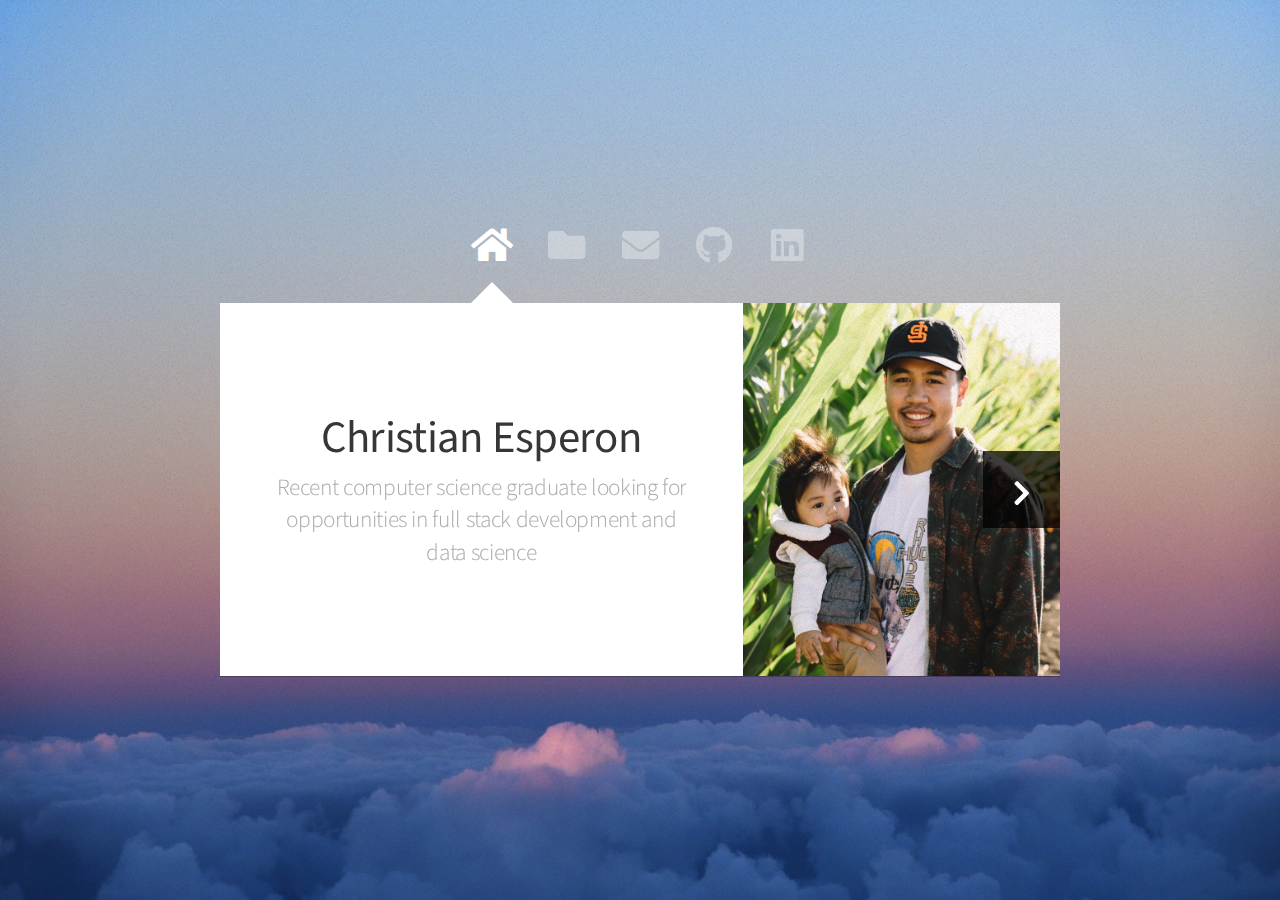
==== index.html @ eaf78a13 "portfolio reconstruction" ====
<!DOCTYPE HTML>
<!--
	Astral by HTML5 UP
	html5up.net | @ajlkn
	Free for personal and commercial use under the CCA 3.0 license (html5up.net/license)
-->
<html>
	<head>
		<meta charset="utf-8" />
		<meta name="viewport" content="width=device-width, initial-scale=1, user-scalable=no" />
		<link rel="stylesheet" href="assets/css/main.css" />
		<noscript><link rel="stylesheet" href="assets/css/noscript.css" /></noscript>
	</head>
	<body class="is-preload">

		<!-- Wrapper-->
			<div id="wrapper">

				<!-- Nav -->
					<nav id="nav">
						<a href="#" class="icon solid fa-home"><span>Home</span></a>
						<a href="#work" class="icon solid fa-folder"><span>Work</span></a>
						<a href="#contact" class="icon solid fa-envelope"><span>Contact</span></a>
						<a href="https://github.com/cesperon" class="icon brands fa-github"><span>GitHub</span></a>
						<a href="https://www.linkedin.com/in/christian-esperon/" class="icon brands fa-linkedin"><span>Linkedin</span></a>
					</nav>

				<!-- Main -->
					<div id="main">

						<!-- Me -->
							<article id="home" class="panel intro">
								<header>
									<h1>Christian Esperon</h1>
									<!-- <p>Full Stack Developer at Pathloom</p> -->
									<p>Recent computer science graduate looking for opportunities in full stack development and data science</p>
								</header>
								<a href="#work" class="jumplink pic">
									<span class="arrow icon solid fa-chevron-right"><span>See my work</span></span>
									<img src="images/me.jpeg" alt="" />
								</a>
							</article>

						<!-- Work -->
							<article id="work" class="panel">
								<header>
									<h2>Work</h2>
								</header>
									<p>
										Recent projects more on the way ...
									</p>
								<hr>
								<section>
									<div class="row aln-center">
										<div class="col-4 col-6-medium col-12-small">
											<div>
												<a class="image fit"><img src="images/campfind.png" alt="">
													<p class="firstPar">Rest API for camping enthusiasts.Reduces time for finding campground locations when planning for a trip.Back end server side code written in Node. Front end written in javascript/html/css</p>
													<button onclick="location.href='https://camp-find.herokuapp.com/'">view website</button>

													<button class="srcone" onclick="location.href='https://github.com/cesperon/camp-find'">src code</button>
												</a>
											</div>
										</div>


									</div>
									<hr>
									<div class = "row aln-center">
										<div class="col-4 col-6-medium col-12-small">
											<a class="image fit"><img src="images/python.png" alt="">
												<p class="firstPar">Written in c++ follows Python grammar rules, stores variables in global symbol table and evaluates expressions in post fix order.</p>
												<button class="srcone" onclick="location.href='https://github.com/cesperon/Python-Interpreter'">src code</button>
											</a>
										</div>
									</div>
									<hr>
									<div class="row aln-center">
										<div class="col-4 col-6-medium col-12-small">
											<a class="image fit"><img src="images/color_game.png" alt="">
												<p class="firstPar">Written in JS HTML CSS. Choose the correct colored square corresponding to the given RGB value.</p>
												<button class="srcone" onclick="location.href='https://github.com/cesperon/RGB_Color_Game'">src code</button>
												<button class="srcone" onclick="location.href='color_game/color_game.html'">play game</button>
											</a>
										</div>
									</div>
									<hr>
									<div class="row aln-center">
										<div class="col-4 col-6-medium col-12-small">
											<a class="image fit"><img src="images/TipSplit.png" alt="">
												<p class="firstPar">IOS application written in Swift. Allows users to calculate bill with tip and split it evenly among n amount of users.</p>
												<button class="srcone" onclick="location.href='https://github.com/cesperon/TipSplit'">src code</button>
											</a>
										</div>
									</div>

		<!-- 								<div class="col-4 col-6-medium col-12-small">
											<a href="#" class="image fit"><img src="images/pic05.jpg" alt=""></a>
										</div>
										<div class="col-4 col-6-medium col-12-small">
											<a href="#" class="image fit"><img src="images/pic06.jpg" alt=""></a>
										</div>
										<div class="col-4 col-6-medium col-12-small">
											<a href="#" class="image fit"><img src="images/pic07.jpg" alt=""></a>
										</div>
										<div class="col-4 col-6-medium col-12-small">
											<a href="#" class="image fit"><img src="images/pic08.jpg" alt=""></a>
										</div>
										<div class="col-4 col-6-medium col-12-small">
											<a href="#" class="image fit"><img src="images/pic09.jpg" alt=""></a>
										</div>
										<div class="col-4 col-6-medium col-12-small">
											<a href="#" class="image fit"><img src="images/pic10.jpg" alt=""></a>
										</div>
										<div class="col-4 col-6-medium col-12-small">
											<a href="#" class="image fit"><img src="images/pic11.jpg" alt=""></a>
										</div>
										<div class="col-4 col-6-medium col-12-small">
											<a href="#" class="image fit"><img src="images/pic12.jpg" alt=""></a>
										</div> -->
								<!-- 	</div> -->
								</section>
							</article>

						<!-- Contact -->
							<article id="contact" class="panel">
								<header>
									<h2>Contact Me</h2>
								</header>
								<form action="mailto:cesperon4@gmail.com" method="post">
									<div>
										<div class="row">
											<div class="col-6 col-12-medium">
												<input type="text" name="name" placeholder="Name" />
											</div>
											<div class="col-6 col-12-medium">
												<input type="text" name="email" placeholder="Email" />
											</div>
											<div class="col-12">
												<input type="text" name="subject" placeholder="Subject" />
											</div>
											<div class="col-12">
												<textarea name="message" placeholder="Message" rows="6"></textarea>
											</div>
											<div class="col-12">
												<input type="submit" value="Send Message" />
											</div>
										</div>
									</div>
								</form>
							</article>

					</div>

				<!-- Footer -->
			<!-- 		<div id="footer">
						<ul class="copyright">
							<li>&copy; Untitled.</li><li>Design: <a href="http://html5up.net">HTML5 UP</a></li>
						</ul>
					</div>

			</div> -->

		<!-- Scripts -->
			<script src="assets/js/jquery.min.js"></script>
			<script src="assets/js/browser.min.js"></script>
			<script src="assets/js/breakpoints.min.js"></script>
			<script src="assets/js/util.js"></script>
			<script src="assets/js/main.js"></script>
			<script>
				// When the user clicks on <div>, open the popup
				function myFunction() {
				  var popup = document.getElementById("myPopup");
				  popup.classList.toggle("show");
				}
			</script>

	</body>
</html>
---- assets/css/main.css ----
@import url("https://fonts.googleapis.com/css?family=Source+Sans+Pro:300,400,300italic,400italic");
@import url("fontawesome-all.min.css");

/*
	Astral by HTML5 UP
	html5up.net | @ajlkn
	Free for personal and commercial use under the CCA 3.0 license (html5up.net/license)
*/

html, body, div, span, applet, object,
iframe, h1, h2, h3, h4, h5, h6, p, blockquote,
pre, a, abbr, acronym, address, big, cite,
code, del, dfn, em, img, ins, kbd, q, s, samp,
small, strike, strong, sub, sup, tt, var, b,
u, i, center, dl, dt, dd, ol, ul, li, fieldset,
form, label, legend, table, caption, tbody,
tfoot, thead, tr, th, td, article, aside,
canvas, details, embed, figure, figcaption,
footer, header, hgroup, menu, nav, output, ruby,
section, summary, time, mark, audio, video {
	margin: 0;
	padding: 0;
	text-align:center;
	border: 0;
	font-size: 100%;
	font: inherit;
	vertical-align: baseline;}

article, aside, details, figcaption, figure,
footer, header, hgroup, menu, nav, section {
	display: block;}

body {
	line-height: 1;
}

ol, ul {
	list-style: none;
}

blockquote, q {
	quotes: none;
}

	blockquote:before, blockquote:after, q:before, q:after {
		content: '';
		content: none;
	}

table {
	border-collapse: collapse;
	border-spacing: 0;
}

body {
	-webkit-text-size-adjust: none;
}

mark {
	background-color: transparent;
	color: inherit;
}

input::-moz-focus-inner {
	border: 0;
	padding: 0;
}

input, select, textarea {
	-moz-appearance: none;
	-webkit-appearance: none;
	-ms-appearance: none;
	appearance: none;
}

/* Row */

	.row {
		display: flex;
		flex-wrap: wrap;
		box-sizing: border-box;
		align-items: stretch;
	}

		.row > * {
			box-sizing: border-box;
		}

		.row.gtr-uniform > * > :last-child {
			margin-bottom: 0;
		}

		.row.aln-left {
			justify-content: flex-start;
		}

		.row.aln-center {
			justify-content: center;
		}

		.row.aln-right {
			justify-content: flex-end;
		}

		.row.aln-top {
			align-items: flex-start;
		}

		.row.aln-middle {
			align-items: center;
		}

		.row.aln-bottom {
			align-items: flex-end;
		}

		.row > .imp {
			order: -1;
		}

		.row > .col-1 {
			width: 8.33333%;
		}

		.row > .off-1 {
			margin-left: 8.33333%;
		}

		.row > .col-2 {
			width: 16.66667%;
		}

		.row > .off-2 {
			margin-left: 16.66667%;
		}

		.row > .col-3 {
			width: 25%;
		}

		.row > .off-3 {
			margin-left: 25%;
		}

		.row > .col-4 {
			width: 33.33333%;
		}

		.row > .off-4 {
			margin-left: 33.33333%;
		}

		.row > .col-5 {
			width: 41.66667%;
		}

		.row > .off-5 {
			margin-left: 41.66667%;
		}

		.row > .col-6 {
			width: 50%;
		}

		.row > .off-6 {
			margin-left: 50%;
		}

		.row > .col-7 {
			width: 58.33333%;
		}

		.row > .off-7 {
			margin-left: 58.33333%;
		}

		.row > .col-8 {
			width: 66.66667%;
		}

		.row > .off-8 {
			margin-left: 66.66667%;
		}

		.row > .col-9 {
			width: 75%;
		}

		.row > .off-9 {
			margin-left: 75%;
		}

		.row > .col-10 {
			width: 83.33333%;
		}

		.row > .off-10 {
			margin-left: 83.33333%;
		}

		.row > .col-11 {
			width: 91.66667%;
		}

		.row > .off-11 {
			margin-left: 91.66667%;
		}

		.row > .col-12 {
			width: 100%;
		}

		.row > .off-12 {
			margin-left: 100%;
		}

		.row.gtr-0 {
			margin-top: 0em;
			margin-left: 0em;
		}

			.row.gtr-0 > * {
				padding: 0em 0 0 0em;
			}

			.row.gtr-0.gtr-uniform {
				margin-top: 0em;
			}

				.row.gtr-0.gtr-uniform > * {
					padding-top: 0em;
				}

		.row.gtr-25 {
			margin-top: -0.3125em;
			margin-left: -0.3125em;
		}

			.row.gtr-25 > * {
				padding: 0.3125em 0 0 0.3125em;
			}

			.row.gtr-25.gtr-uniform {
				margin-top: -0.3125em;
			}

				.row.gtr-25.gtr-uniform > * {
					padding-top: 0.3125em;
				}

		.row.gtr-50 {
			margin-top: -0.625em;
			margin-left: -0.625em;
		}

			.row.gtr-50 > * {
				padding: 0.625em 0 0 0.625em;
			}

			.row.gtr-50.gtr-uniform {
				margin-top: -0.625em;
			}

				.row.gtr-50.gtr-uniform > * {
					padding-top: 0.625em;
				}

		.row {
			margin-top: -1.25em;
			margin-left: -1.25em;
		}

			.row > * {
				padding: 1.25em 0 0 1.25em;
			}

			.row.gtr-uniform {
				margin-top: -1.25em;
			}

				.row.gtr-uniform > * {
					padding-top: 1.25em;
				}

		.row.gtr-150 {
			margin-top: -1.875em;
			margin-left: -1.875em;
		}

			.row.gtr-150 > * {
				padding: 1.875em 0 0 1.875em;
			}

			.row.gtr-150.gtr-uniform {
				margin-top: -1.875em;
			}

				.row.gtr-150.gtr-uniform > * {
					padding-top: 1.875em;
				}

		.row.gtr-200 {
			margin-top: -2.5em;
			margin-left: -2.5em;
		}

			.row.gtr-200 > * {
				padding: 2.5em 0 0 2.5em;
			}

			.row.gtr-200.gtr-uniform {
				margin-top: -2.5em;
			}

				.row.gtr-200.gtr-uniform > * {
					padding-top: 2.5em;
				}

		@media screen and (max-width: 1680px) {

			.row {
				display: flex;
				flex-wrap: wrap;
				box-sizing: border-box;
				align-items: stretch;
			}

				.row > * {
					box-sizing: border-box;
				}

				.row.gtr-uniform > * > :last-child {
					margin-bottom: 0;
				}

				.row.aln-left {
					justify-content: flex-start;
				}

				.row.aln-center {
					justify-content: center;
				}

				.row.aln-right {
					justify-content: flex-end;
				}

				.row.aln-top {
					align-items: flex-start;
				}

				.row.aln-middle {
					align-items: center;
				}

				.row.aln-bottom {
					align-items: flex-end;
				}

				.row > .imp-xlarge {
					order: -1;
				}

				.row > .col-1-xlarge {
					width: 8.33333%;
				}

				.row > .off-1-xlarge {
					margin-left: 8.33333%;
				}

				.row > .col-2-xlarge {
					width: 16.66667%;
				}

				.row > .off-2-xlarge {
					margin-left: 16.66667%;
				}

				.row > .col-3-xlarge {
					width: 25%;
				}

				.row > .off-3-xlarge {
					margin-left: 25%;
				}

				.row > .col-4-xlarge {
					width: 33.33333%;
				}

				.row > .off-4-xlarge {
					margin-left: 33.33333%;
				}

				.row > .col-5-xlarge {
					width: 41.66667%;
				}

				.row > .off-5-xlarge {
					margin-left: 41.66667%;
				}

				.row > .col-6-xlarge {
					width: 50%;
				}

				.row > .off-6-xlarge {
					margin-left: 50%;
				}

				.row > .col-7-xlarge {
					width: 58.33333%;
				}

				.row > .off-7-xlarge {
					margin-left: 58.33333%;
				}

				.row > .col-8-xlarge {
					width: 66.66667%;
				}

				.row > .off-8-xlarge {
					margin-left: 66.66667%;
				}

				.row > .col-9-xlarge {
					width: 75%;
				}

				.row > .off-9-xlarge {
					margin-left: 75%;
				}

				.row > .col-10-xlarge {
					width: 83.33333%;
				}

				.row > .off-10-xlarge {
					margin-left: 83.33333%;
				}

				.row > .col-11-xlarge {
					width: 91.66667%;
				}

				.row > .off-11-xlarge {
					margin-left: 91.66667%;
				}

				.row > .col-12-xlarge {
					width: 100%;
				}

				.row > .off-12-xlarge {
					margin-left: 100%;
				}

				.row.gtr-0 {
					margin-top: 0em;
					margin-left: 0em;
				}

					.row.gtr-0 > * {
						padding: 0em 0 0 0em;
					}

					.row.gtr-0.gtr-uniform {
						margin-top: 0em;
					}

						.row.gtr-0.gtr-uniform > * {
							padding-top: 0em;
						}

				.row.gtr-25 {
					margin-top: -0.3125em;
					margin-left: -0.3125em;
				}

					.row.gtr-25 > * {
						padding: 0.3125em 0 0 0.3125em;
					}

					.row.gtr-25.gtr-uniform {
						margin-top: -0.3125em;
					}

						.row.gtr-25.gtr-uniform > * {
							padding-top: 0.3125em;
						}

				.row.gtr-50 {
					margin-top: -0.625em;
					margin-left: -0.625em;
				}

					.row.gtr-50 > * {
						padding: 0.625em 0 0 0.625em;
					}

					.row.gtr-50.gtr-uniform {
						margin-top: -0.625em;
					}

						.row.gtr-50.gtr-uniform > * {
							padding-top: 0.625em;
						}

				.row {
					margin-top: -1.25em;
					margin-left: -1.25em;
				}

					.row > * {
						padding: 1.25em 0 0 1.25em;
					}

					.row.gtr-uniform {
						margin-top: -1.25em;
					}

						.row.gtr-uniform > * {
							padding-top: 1.25em;
						}

				.row.gtr-150 {
					margin-top: -1.875em;
					margin-left: -1.875em;
				}

					.row.gtr-150 > * {
						padding: 1.875em 0 0 1.875em;
					}

					.row.gtr-150.gtr-uniform {
						margin-top: -1.875em;
					}

						.row.gtr-150.gtr-uniform > * {
							padding-top: 1.875em;
						}

				.row.gtr-200 {
					margin-top: -2.5em;
					margin-left: -2.5em;
				}

					.row.gtr-200 > * {
						padding: 2.5em 0 0 2.5em;
					}

					.row.gtr-200.gtr-uniform {
						margin-top: -2.5em;
					}

						.row.gtr-200.gtr-uniform > * {
							padding-top: 2.5em;
						}

		}

		@media screen and (max-width: 1280px) {

			.row {
				display: flex;
				flex-wrap: wrap;
				box-sizing: border-box;
				align-items: stretch;
			}

				.row > * {
					box-sizing: border-box;
				}

				.row.gtr-uniform > * > :last-child {
					margin-bottom: 0;
				}

				.row.aln-left {
					justify-content: flex-start;
				}

				.row.aln-center {
					justify-content: center;
				}

				.row.aln-right {
					justify-content: flex-end;
				}

				.row.aln-top {
					align-items: flex-start;
				}

				.row.aln-middle {
					align-items: center;
				}

				.row.aln-bottom {
					align-items: flex-end;
				}

				.row > .imp-large {
					order: -1;
				}

				.row > .col-1-large {
					width: 8.33333%;
				}

				.row > .off-1-large {
					margin-left: 8.33333%;
				}

				.row > .col-2-large {
					width: 16.66667%;
				}

				.row > .off-2-large {
					margin-left: 16.66667%;
				}

				.row > .col-3-large {
					width: 25%;
				}

				.row > .off-3-large {
					margin-left: 25%;
				}

				.row > .col-4-large {
					width: 33.33333%;
				}

				.row > .off-4-large {
					margin-left: 33.33333%;
				}

				.row > .col-5-large {
					width: 41.66667%;
				}

				.row > .off-5-large {
					margin-left: 41.66667%;
				}

				.row > .col-6-large {
					width: 50%;
				}

				.row > .off-6-large {
					margin-left: 50%;
				}

				.row > .col-7-large {
					width: 58.33333%;
				}

				.row > .off-7-large {
					margin-left: 58.33333%;
				}

				.row > .col-8-large {
					width: 66.66667%;
				}

				.row > .off-8-large {
					margin-left: 66.66667%;
				}

				.row > .col-9-large {
					width: 75%;
				}

				.row > .off-9-large {
					margin-left: 75%;
				}

				.row > .col-10-large {
					width: 83.33333%;
				}

				.row > .off-10-large {
					margin-left: 83.33333%;
				}

				.row > .col-11-large {
					width: 91.66667%;
				}

				.row > .off-11-large {
					margin-left: 91.66667%;
				}

				.row > .col-12-large {
					width: 100%;
				}

				.row > .off-12-large {
					margin-left: 100%;
				}

				.row.gtr-0 {
					margin-top: 0em;
					margin-left: 0em;
				}

					.row.gtr-0 > * {
						padding: 0em 0 0 0em;
					}

					.row.gtr-0.gtr-uniform {
						margin-top: 0em;
					}

						.row.gtr-0.gtr-uniform > * {
							padding-top: 0em;
						}

				.row.gtr-25 {
					margin-top: -0.3125em;
					margin-left: -0.3125em;
				}

					.row.gtr-25 > * {
						padding: 0.3125em 0 0 0.3125em;
					}

					.row.gtr-25.gtr-uniform {
						margin-top: -0.3125em;
					}

						.row.gtr-25.gtr-uniform > * {
							padding-top: 0.3125em;
						}

				.row.gtr-50 {
					margin-top: -0.625em;
					margin-left: -0.625em;
				}

					.row.gtr-50 > * {
						padding: 0.625em 0 0 0.625em;
					}

					.row.gtr-50.gtr-uniform {
						margin-top: -0.625em;
					}

						.row.gtr-50.gtr-uniform > * {
							padding-top: 0.625em;
						}

				.row {
					margin-top: -1.25em;
					margin-left: -1.25em;
				}

					.row > * {
						padding: 1.25em 0 0 1.25em;
					}

					.row.gtr-uniform {
						margin-top: -1.25em;
					}

						.row.gtr-uniform > * {
							padding-top: 1.25em;
						}

				.row.gtr-150 {
					margin-top: -1.875em;
					margin-left: -1.875em;
				}

					.row.gtr-150 > * {
						padding: 1.875em 0 0 1.875em;
					}

					.row.gtr-150.gtr-uniform {
						margin-top: -1.875em;
					}

						.row.gtr-150.gtr-uniform > * {
							padding-top: 1.875em;
						}

				.row.gtr-200 {
					margin-top: -2.5em;
					margin-left: -2.5em;
				}

					.row.gtr-200 > * {
						padding: 2.5em 0 0 2.5em;
					}

					.row.gtr-200.gtr-uniform {
						margin-top: -2.5em;
					}

						.row.gtr-200.gtr-uniform > * {
							padding-top: 2.5em;
						}

		}

		@media screen and (max-width: 980px) {

			.row {
				display: flex;
				flex-wrap: wrap;
				box-sizing: border-box;
				align-items: stretch;
			}

				.row > * {
					box-sizing: border-box;
				}

				.row.gtr-uniform > * > :last-child {
					margin-bottom: 0;
				}

				.row.aln-left {
					justify-content: flex-start;
				}

				.row.aln-center {
					justify-content: center;
				}

				.row.aln-right {
					justify-content: flex-end;
				}

				.row.aln-top {
					align-items: flex-start;
				}

				.row.aln-middle {
					align-items: center;
				}

				.row.aln-bottom {
					align-items: flex-end;
				}

				.row > .imp-medium {
					order: -1;
				}

				.row > .col-1-medium {
					width: 8.33333%;
				}

				.row > .off-1-medium {
					margin-left: 8.33333%;
				}

				.row > .col-2-medium {
					width: 16.66667%;
				}

				.row > .off-2-medium {
					margin-left: 16.66667%;
				}

				.row > .col-3-medium {
					width: 25%;
				}

				.row > .off-3-medium {
					margin-left: 25%;
				}

				.row > .col-4-medium {
					width: 33.33333%;
				}

				.row > .off-4-medium {
					margin-left: 33.33333%;
				}

				.row > .col-5-medium {
					width: 41.66667%;
				}

				.row > .off-5-medium {
					margin-left: 41.66667%;
				}

				.row > .col-6-medium {
					width: 50%;
				}

				.row > .off-6-medium {
					margin-left: 50%;
				}

				.row > .col-7-medium {
					width: 58.33333%;
				}

				.row > .off-7-medium {
					margin-left: 58.33333%;
				}

				.row > .col-8-medium {
					width: 66.66667%;
				}

				.row > .off-8-medium {
					margin-left: 66.66667%;
				}

				.row > .col-9-medium {
					width: 75%;
				}

				.row > .off-9-medium {
					margin-left: 75%;
				}

				.row > .col-10-medium {
					width: 83.33333%;
				}

				.row > .off-10-medium {
					margin-left: 83.33333%;
				}

				.row > .col-11-medium {
					width: 91.66667%;
				}

				.row > .off-11-medium {
					margin-left: 91.66667%;
				}

				.row > .col-12-medium {
					width: 100%;
				}

				.row > .off-12-medium {
					margin-left: 100%;
				}

				.row.gtr-0 {
					margin-top: 0em;
					margin-left: 0em;
				}

					.row.gtr-0 > * {
						padding: 0em 0 0 0em;
					}

					.row.gtr-0.gtr-uniform {
						margin-top: 0em;
					}

						.row.gtr-0.gtr-uniform > * {
							padding-top: 0em;
						}

				.row.gtr-25 {
					margin-top: -0.3125em;
					margin-left: -0.3125em;
				}

					.row.gtr-25 > * {
						padding: 0.3125em 0 0 0.3125em;
					}

					.row.gtr-25.gtr-uniform {
						margin-top: -0.3125em;
					}

						.row.gtr-25.gtr-uniform > * {
							padding-top: 0.3125em;
						}

				.row.gtr-50 {
					margin-top: -0.625em;
					margin-left: -0.625em;
				}

					.row.gtr-50 > * {
						padding: 0.625em 0 0 0.625em;
					}

					.row.gtr-50.gtr-uniform {
						margin-top: -0.625em;
					}

						.row.gtr-50.gtr-uniform > * {
							padding-top: 0.625em;
						}

				.row {
					margin-top: -1.25em;
					margin-left: -1.25em;
				}

					.row > * {
						padding: 1.25em 0 0 1.25em;
					}

					.row.gtr-uniform {
						margin-top: -1.25em;
					}

						.row.gtr-uniform > * {
							padding-top: 1.25em;
						}

				.row.gtr-150 {
					margin-top: -1.875em;
					margin-left: -1.875em;
				}

					.row.gtr-150 > * {
						padding: 1.875em 0 0 1.875em;
					}

					.row.gtr-150.gtr-uniform {
						margin-top: -1.875em;
					}

						.row.gtr-150.gtr-uniform > * {
							padding-top: 1.875em;
						}

				.row.gtr-200 {
					margin-top: -2.5em;
					margin-left: -2.5em;
				}

					.row.gtr-200 > * {
						padding: 2.5em 0 0 2.5em;
					}

					.row.gtr-200.gtr-uniform {
						margin-top: -2.5em;
					}

						.row.gtr-200.gtr-uniform > * {
							padding-top: 2.5em;
						}

		}

		@media screen and (max-width: 736px) {

			.row {
				display: flex;
				flex-wrap: wrap;
				box-sizing: border-box;
				align-items: stretch;

			}

				.row > * {
					box-sizing: border-box;
				}

				.row.gtr-uniform > * > :last-child {
					margin-bottom: 0;
				}

				.row.aln-left {
					justify-content: flex-start;
				}

				.row.aln-center {
					justify-content: center;
				}

				.row.aln-right {
					justify-content: flex-end;
				}

				.row.aln-top {
					align-items: flex-start;
				}

				.row.aln-middle {
					align-items: center;
				}

				.row.aln-bottom {
					align-items: flex-end;
				}

				.row > .imp-small {
					order: -1;
				}

				.row > .col-1-small {
					width: 8.33333%;
				}

				.row > .off-1-small {
					margin-left: 8.33333%;
				}

				.row > .col-2-small {
					width: 16.66667%;
				}

				.row > .off-2-small {
					margin-left: 16.66667%;
				}

				.row > .col-3-small {
					width: 25%;
				}

				.row > .off-3-small {
					margin-left: 25%;
				}

				.row > .col-4-small {
					width: 33.33333%;
				}

				.row > .off-4-small {
					margin-left: 33.33333%;
				}

				.row > .col-5-small {
					width: 41.66667%;
				}

				.row > .off-5-small {
					margin-left: 41.66667%;
				}

				.row > .col-6-small {
					width: 50%;
				}

				.row > .off-6-small {
					margin-left: 50%;
				}

				.row > .col-7-small {
					width: 58.33333%;
				}

				.row > .off-7-small {
					margin-left: 58.33333%;
				}

				.row > .col-8-small {
					width: 66.66667%;
				}

				.row > .off-8-small {
					margin-left: 66.66667%;
				}

				.row > .col-9-small {
					width: 75%;
				}

				.row > .off-9-small {
					margin-left: 75%;
				}

				.row > .col-10-small {
					width: 83.33333%;
				}

				.row > .off-10-small {
					margin-left: 83.33333%;
				}

				.row > .col-11-small {
					width: 91.66667%;
				}

				.row > .off-11-small {
					margin-left: 91.66667%;
				}

				.row > .col-12-small {
					width: 100%;
				}

				.row > .off-12-small {
					margin-left: 100%;
				}

				.row.gtr-0 {
					margin-top: 0em;
					margin-left: 0em;
				}

					.row.gtr-0 > * {
						padding: 0em 0 0 0em;
					}

					.row.gtr-0.gtr-uniform {
						margin-top: 0em;
					}

						.row.gtr-0.gtr-uniform > * {
							padding-top: 0em;
						}

				.row.gtr-25 {
					margin-top: -0.3125em;
					margin-left: -0.3125em;
				}

					.row.gtr-25 > * {
						padding: 0.3125em 0 0 0.3125em;
					}

					.row.gtr-25.gtr-uniform {
						margin-top: -0.3125em;
					}

						.row.gtr-25.gtr-uniform > * {
							padding-top: 0.3125em;
						}

				.row.gtr-50 {
					margin-top: -0.625em;
					margin-left: -0.625em;
				}

					.row.gtr-50 > * {
						padding: 0.625em 0 0 0.625em;
					}

					.row.gtr-50.gtr-uniform {
						margin-top: -0.625em;
					}

						.row.gtr-50.gtr-uniform > * {
							padding-top: 0.625em;
						}

				.row {
					margin-top: -1.25em;
					margin-left: -1.25em;
				}

					.row > * {
						padding: 1.25em 0 0 1.25em;
					}

					.row.gtr-uniform {
						margin-top: -1.25em;
					}

						.row.gtr-uniform > * {
							padding-top: 1.25em;
						}

				.row.gtr-150 {
					margin-top: -1.875em;
					margin-left: -1.875em;
				}

					.row.gtr-150 > * {
						padding: 1.875em 0 0 1.875em;
					}

					.row.gtr-150.gtr-uniform {
						margin-top: -1.875em;
					}

						.row.gtr-150.gtr-uniform > * {
							padding-top: 1.875em;
						}

				.row.gtr-200 {
					margin-top: -2.5em;
					margin-left: -2.5em;
				}

					.row.gtr-200 > * {
						padding: 2.5em 0 0 2.5em;
					}

					.row.gtr-200.gtr-uniform {
						margin-top: -2.5em;
					}

						.row.gtr-200.gtr-uniform > * {
							padding-top: 2.5em;
						}

		}

/* Basic */

	html {
		box-sizing: border-box;
	}

	*, *:before, *:after {
		box-sizing: inherit;
	}

	body {
		background-image: url("images/overlay.png"), url("images/appGradient.jpeg");
		background-repeat: repeat, no-repeat;
		background-size: auto, 100% 100%;
		background-attachment: fixed;
		overflow-y: scroll;
	}

		body.is-preload *, body.is-preload *:before, body.is-preload *:after {
			-moz-animation: none !important;
			-webkit-animation: none !important;
			-ms-animation: none !important;
			animation: none !important;
			-moz-transition: none !important;
			-webkit-transition: none !important;
			-ms-transition: none !important;
			transition: none !important;
		}

	body, input, textarea, select {
		font-family: 'Source Sans Pro', sans-serif;
		font-weight: 300;
		color: #777777;
		font-size: 20pt;
		line-height: 1.75em;
	}

		@media screen and (max-width: 1680px) {

			body, input, textarea, select {
				font-size: 15pt;
			}

		}

		@media screen and (max-width: 1280px) {

			body, input, textarea, select {
				font-size: 14pt;
			}

		}

		@media screen and (max-width: 736px) {

			body, input, textarea, select {
				font-size: 12pt;
			}

		}

		@media screen and (max-width: 360px) {

			body, input, textarea, select {
				font-size: 11pt;
			}

		}

	strong, b, h1, h2, h3, h4, h5, h6 {
		font-weight: 400;
		color: #363636;
	}

	h1 {
		font-size: 2.4em;
		letter-spacing: -0.015em;
	}

	h2 {
		font-size: 1.8em;
		letter-spacing: -0.015em;
	}

	h3, h4, h5, h6 {
		font-size: 1.25em;
		letter-spacing: -0.015em;
	}

	@media screen and (max-width: 736px) {

		h1 {
			font-size: 1.75em;
		}

		h2 {
			font-size: 1.375em;
		}

		h3, h4, h5, h6 {
			font-size: 1em;
		}

	}

	blockquote {
		border-left: solid 0.5em #ddd;
		padding: 1em 0 1em 2em;
		font-style: italic;
	}

	em, i {
		font-style: italic;
	}

	hr {
		border: 0;
		border-top: solid 1px #ddd;
		padding: 1.5em 0 0 0;
		margin: 1.75em 0 0 0;
	}

	sub {
		position: relative;
		top: 0.5em;
		font-size: 0.8em;
	}

	sup {
		position: relative;
		top: -0.5em;
		font-size: 0.8em;
	}

	br.clear {
		clear: both;
	}

	p, ul, ol, dl, table, blockquote, form {
		margin-bottom: 2em;
	}

/* Table */

	table {
		width: 100%;
	}

		table.default tbody tr {
			border-bottom: solid 1px #f4f4f4;
		}

		table.default td {
			padding: 0.5em 1em 0.5em 1em;
		}

		table.default th {
			text-align: left;
			font-weight: 400;
			padding: 0.5em 1em 0.5em 1em;
		}

		table.default thead {
			border-bottom: solid 2px #f4f4f4;
		}

/* Form */

	form label {
		display: block;
		font-weight: 400;
		color: #363636;
		margin: 0 0 1em 0;
	}

	form input[type="text"],
	form input[type="email"],
	form input[type="password"],
	form select,
	form textarea {
		-webkit-appearance: none;
		border: 0;
		background: #f4f4f4;
		padding: 0.75em;
		width: 100%;
		-moz-transition: background-color .25s ease-in-out;
		-webkit-transition: background-color .25s ease-in-out;
		-ms-transition: background-color .25s ease-in-out;
		transition: background-color .25s ease-in-out;
	}

		form input[type="text"]:focus,
		form input[type="email"]:focus,
		form input[type="password"]:focus,
		form select:focus,
		form textarea:focus {
			background: #f8f8f8;
		}

	form input[type="text"],
	form input[type="email"],
	form input[type="password"],
	form select {
		line-height: 1.35em;
	}

	form ::-webkit-input-placeholder {
		color: #999;
	}

	form :-moz-placeholder {
		color: #999;
	}

	form ::-moz-placeholder {
		color: #999;
	}

	form :-ms-input-placeholder {
		color: #999;
	}

/* Section/Article */

	section, article {
		margin-bottom: 3em;
	}

		section > :last-child, section:last-child, article > :last-child, article:last-child {
			margin-bottom: 0;
		}

	header {
		margin: 0 0 1.5em 0;
	}

		header > p {
			margin: 0.5em 0 0 0;
			color: #aaa;
		}

		@media screen and (max-width: 736px) {

			header {
				margin: 0 0 1em 0;
			}

		}

/* Image */

	.image {
		display: inline-block;
	}

		.image img {
			display: block;
			width: 100%;
			height: 70%;
		}

		.image.fit {
			display: block;
			width: 100%;
			height:70%;
		}

		.image.featured {
			display: block;
			width: 100%;
			margin: 0 0 2em 0;
		}

		.image.left {
			float: left;
			margin: 0 2em 2em 0;
		}

		.image.centered {
			display: block;
			margin: 0 0 2em 0;
		}

			.image.centered img {
				margin: 0 auto;
				width: auto;
			}

/* Button */

	input[type="button"],
	input[type="submit"],
	input[type="reset"],
	button,
	.button {
		-moz-transition: background-color .25s ease-in-out;
		-webkit-transition: background-color .25s ease-in-out;
		-ms-transition: background-color .25s ease-in-out;
		transition: background-color .25s ease-in-out;
		-webkit-appearance: none;
		display: inline-block;
		background-color: #222222;
		color: #ffffff;
		border: 0;
		cursor: pointer;
		outline: 0;
		padding: 0.7em 1.5em 0.7em 1.5em;
	}

		input[type="button"]:hover,
		input[type="submit"]:hover,
		input[type="reset"]:hover,
		button:hover,
		.button:hover {
			background-color: #333333;
		}

		input[type="button"]:active,
		input[type="submit"]:active,
		input[type="reset"]:active,
		button:active,
		.button:active {
			background-color: #444444;
		}

		input[type="button"].alt,
		input[type="submit"].alt,
		input[type="reset"].alt,
		button.alt,
		.button.alt {
			background-color: #777777;
		}

			input[type="button"].alt:hover,
			input[type="submit"].alt:hover,
			input[type="reset"].alt:hover,
			button.alt:hover,
			.button.alt:hover {
				background-color: #888888;
			}

			input[type="button"].alt:active,
			input[type="submit"].alt:active,
			input[type="reset"].alt:active,
			button.alt:active,
			.button.alt:active {
				background-color: #999999;
			}

		input[type="button"].small,
		input[type="submit"].small,
		input[type="reset"].small,
		button.small,
		.button.small {
			font-size: 0.75em;
		}

		input[type="button"].large,
		input[type="submit"].large,
		input[type="reset"].large,
		button.large,
		.button.large {
			font-size: 1.25em;
			padding: 0.5em 1.25em 0.5em 1.25em;
		}

		input[type="button"].xlarge,
		input[type="submit"].xlarge,
		input[type="reset"].xlarge,
		button.xlarge,
		.button.xlarge {
			font-size: 1.5em;
			padding: 0.5em 1.25em 0.5em 1.25em;
		}

		@media screen and (max-width: 736px) {

			input[type="button"],
			input[type="submit"],
			input[type="reset"],
			button,
			.button {
				width: 100%;
			}

		}

/* List */

	ul {
		list-style: disc;
		padding-left: 1em;
	}

		ul li {
			padding-left: 0.5em;
		}

	ol {
		list-style: decimal;
		padding-left: 1.25em;
	}

		ol li {
			padding-left: 0.25em;
		}

/* Actions */

	ul.actions {
		list-style: none;
		padding-left: 0;
	}

		ul.actions li {
			display: inline-block;
			padding-left: 0;
			margin: 0 0 0 0.5em;
		}

			ul.actions li:first-child {
				margin-left: 0;
			}

		@media screen and (max-width: 736px) {

			ul.actions li {
				display: block;
				margin: 0.75em 0 0 0;
			}

				ul.actions li:first-child {
					margin-top: 0;
				}

		}

/* Icons */

	.icon {
		text-decoration: none;
		position: relative;
		text-decoration: none;
	}

		.icon:before {
			-moz-osx-font-smoothing: grayscale;
			-webkit-font-smoothing: antialiased;
			display: inline-block;
			font-style: normal;
			font-variant: normal;
			text-rendering: auto;
			line-height: 1;
			text-transform: none !important;
			font-family: 'Font Awesome 5 Free';
			font-weight: 400;
		}

		.icon.solid:before {
			font-weight: 900;
		}

		.icon.brands:before {
			font-family: 'Font Awesome 5 Brands';
		}

		.icon:before {
			line-height: inherit;
		}

		.icon > .label {
			display: none;
		}

/* Nav */

	#nav {
		text-align: center;
		height: 4.25em;
		cursor: default;
	}

		#nav a {
			position: relative;
			display: inline-block;
			color: #ffffff;
			width: 1em;
			height: 1em;
			line-height: 0.9em;
			font-size: 2.5em;
			margin: 0 0.25em 0 0.25em;
			opacity: 0.35;
			outline: 0;
			-moz-transition: opacity .25s ease-in-out;
			-webkit-transition: opacity .25s ease-in-out;
			-ms-transition: opacity .25s ease-in-out;
			transition: opacity .25s ease-in-out;
		}

			#nav a.icon:before {
				padding-right: 0;
			}

			#nav a:before {
				font-size: 0.8em;
			}

			#nav a:after {
				content: '';
				display: block;
				position: absolute;
				left: 50%;
				bottom: -0.75em;
				margin-left: -0.5em;
				border-bottom: solid 0em #ffffff;
				border-left: solid 0.5em transparent;
				border-right: solid 0.5em transparent;
				-moz-transition: border-bottom-width .25s ease-in-out;
				-webkit-transition: border-bottom-width .25s ease-in-out;
				-ms-transition: border-bottom-width .25s ease-in-out;
				transition: border-bottom-width .25s ease-in-out;
			}

			#nav a span {
				display: block;
				position: absolute;
				background: #222222;
				color: #ffffff;
				top: -2.75em;
				font-size: 0.3em;
				height: 2.25em;
				line-height: 2.25em;
				left: 50%;
				opacity: 0;
				-moz-transition: opacity .25s ease-in-out;
				-webkit-transition: opacity .25s ease-in-out;
				-ms-transition: opacity .25s ease-in-out;
				transition: opacity .25s ease-in-out;
				width: 5.5em;
				margin-left: -2.75em;
			}

				#nav a span:after {
					content: '';
					display: block;
					position: absolute;
					bottom: -0.4em;
					left: 50%;
					margin-left: -0.6em;
					border-top: solid 0.6em #222222;
					border-left: solid 0.6em transparent;
					border-right: solid 0.6em transparent;
				}

			#nav a:hover {
				opacity: 1.0;
			}

				#nav a:hover span {
					opacity: 1.0;
				}

			#nav a.active {
				opacity: 1.0;
			}

				#nav a.active:after {
					border-bottom-width: 0.5em;
				}

		@media screen and (max-width: 980px) {

			#nav a span {
				display: none;
			}

		}

/* Wrapper */

	#wrapper {
		width: 45em;
		margin: 0 auto;
		min-height: 100vh;
		max-width: 100%;
		padding: 4em 0;
		display: -moz-flex;
		display: -webkit-flex;
		display: -ms-flex;
		display: flex;
		-moz-flex-direction: column;
		-webkit-flex-direction: column;
		-ms-flex-direction: column;
		flex-direction: column;
		-moz-align-items: center;
		-webkit-align-items: center;
		-ms-align-items: center;
		align-items: center;
		-moz-justify-content: center;
		-webkit-justify-content: center;
		-ms-justify-content: center;
		justify-content: center;
		-moz-transition: opacity 1s ease-in-out;
		-webkit-transition: opacity 1s ease-in-out;
		-ms-transition: opacity 1s ease-in-out;
		transition: opacity 1s ease-in-out;
	}

		body.is-preload #wrapper {
			opacity: 0;
		}

		@media screen and (max-width: 1280px) {

			#wrapper {
				padding: 3em 0;
				max-width: calc(100% - 6em);
			}

		}

		@media screen and (max-width: 980px) {

			#wrapper {
				padding: 1.5em 0;
				max-width: calc(100% - 8em);
			}

		}

		@media screen and (max-width: 736px) {

			#wrapper {
				padding: 1em 0;
				max-width: calc(100% - 2em);
			}

		}

		@media screen and (max-width: 360px) {

			#wrapper {
				padding: 1em 0;
				max-width: 100%;
			}

		}

/* Main */

	#main {
		position: relative;
		overflow: hidden;
		width: 100%;
		background: #ffffff;
		box-shadow: 0px 1px 0px 0px rgba(0, 0, 0, 0.25);
		-moz-transition: min-height 0.5s ease-in-out, max-height 0.5s ease-in-out;
		-webkit-transition: min-height 0.5s ease-in-out, max-height 0.5s ease-in-out;
		-ms-transition: min-height 0.5s ease-in-out, max-height 0.5s ease-in-out;
		transition: min-height 0.5s ease-in-out, max-height 0.5s ease-in-out;
	}

		#main > .panel {
			-moz-transition: opacity 0.25s ease-in-out;
			-webkit-transition: opacity 0.25s ease-in-out;
			-ms-transition: opacity 0.25s ease-in-out;
			transition: opacity 0.25s ease-in-out;
			margin-bottom: 0;
			position: relative;
			padding: 3.5em 2.5em 2.5em 2.5em;
			width: 100%;
		}

			#main > .panel.inactive {
				opacity: 0;
			}

			@media screen and (max-width: 736px) {

				#main > .panel {
					padding: 2em 1.5em 1.5em 1.5em;
				}

			}

			#main > .panel.intro {
				padding: 0;
				height: 20em;
				display: -moz-flex;
				display: -webkit-flex;
				display: -ms-flex;
				display: flex;
				-moz-flex-direction: row;
				-webkit-flex-direction: row;
				-ms-flex-direction: row;
				flex-direction: row;
				-moz-align-items: center;
				-webkit-align-items: center;
				-ms-align-items: center;
				align-items: center;
			}

				#main > .panel.intro .pic {
					text-decoration: none;
					position: relative;
					-moz-flex-grow: 0;
					-webkit-flex-grow: 0;
					-ms-flex-grow: 0;
					flex-grow: 0;
					-moz-flex-shrink: 0;
					-webkit-flex-shrink: 0;
					-ms-flex-shrink: 0;
					flex-shrink: 0;
					width: 17em;
					height: 100%;
				}

					#main > .panel.intro .pic:before {
						content: '';
						position: absolute;
						top: 0;
						left: 0;
						background: url("images/overlay.png");
						width: 100%;
						height: 100%;
						z-index: 1;
					}

					#main > .panel.intro .pic img {
						position: relative;
						display: block;
						position: absolute;
						top: 0;
						left: 0;
						width: 100%;
						height: 100%;
						-moz-object-fit: cover;
						-webkit-object-fit: cover;
						-ms-object-fit: cover;
						object-fit: cover;
						-moz-object-position: center;
						-webkit-object-position: center;
						-ms-object-position: center;
						object-position: center;
					}

					#main > .panel.intro .pic .arrow {
						display: block;
						position: absolute;
						right: 0;
						top: 50%;
						margin-top: -1.375em;
						width: 2.75em;
						height: 2.75em;
						background: #000;
						background: rgba(0, 0, 0, 0.75);
						color: #ffffff;
						text-align: center;
						line-height: 2.75em;
						font-size: 1.5em;
						z-index: 1;
						-moz-transition: width .15s ease-in-out, padding-right .15s ease-in-out;
						-webkit-transition: width .15s ease-in-out, padding-right .15s ease-in-out;
						-ms-transition: width .15s ease-in-out, padding-right .15s ease-in-out;
						transition: width .15s ease-in-out, padding-right .15s ease-in-out;
					}

						#main > .panel.intro .pic .arrow:before {
							position: relative;
							padding-right: 0;
							top: 0.125em;
						}

						#main > .panel.intro .pic .arrow span {
							display: block;
							text-indent: -9999px;
						}

					#main > .panel.intro .pic:hover .arrow {
						width: 3em;
						padding-right: 0.25em;
					}

				#main > .panel.intro header {
					-moz-flex-grow: 1;
					-webkit-flex-grow: 1;
					-ms-flex-grow: 1;
					flex-grow: 1;
					-moz-flex-shrink: 1;
					-webkit-flex-shrink: 1;
					-ms-flex-shrink: 1;
					flex-shrink: 1;
					padding: 3.5em 2.5em;
					margin-bottom: 0;
					width: 100%;
				}

					#main > .panel.intro header h1 {
						line-height: 1.25em;
						margin-bottom: 0;
					}

					#main > .panel.intro header p {
						letter-spacing: -0.015em;
						font-size: 1.25em;
						margin: 0.25em 0 0 0;
					}

				@media screen and (max-width: 980px) {

					#main > .panel.intro {
						-moz-flex-direction: column;
						-webkit-flex-direction: column;
						-ms-flex-direction: column;
						flex-direction: column;
						height: auto;
					}

						#main > .panel.intro .pic {
							height: 25em;
							width: 100%;
						}

						#main > .panel.intro header {
							padding: 4em;
							text-align: center;
						}

				}

				@media screen and (max-width: 736px) {

					#main > .panel.intro .pic {
						height: 20em;
					}

					#main > .panel.intro header {
						padding: 2.75em 2em 2.5em 2em;
					}

						#main > .panel.intro header p {
							font-size: 1em;
							margin: 0.25em 0 0 0;
						}

				}

/* Footer */

	#footer {
		color: rgba(255, 255, 255, 0.45);
		text-align: center;
		padding: 2em 0 0 0;
		font-size: 0.75em;
	}

		#footer a {
			color: #ddd;
			color: rgba(255, 255, 255, 0.65);
			-moz-transition: color .25s ease-in-out;
			-webkit-transition: color .25s ease-in-out;
			-ms-transition: color .25s ease-in-out;
			transition: color .25s ease-in-out;
		}

			#footer a:hover {
				color: white;
			}

		#footer .copyright {
			list-style: none;
			padding-left: 0;
		}

			#footer .copyright li {
				display: inline-block;
				padding-left: 1em;
				margin-left: 1em;
				border-left: solid 1px rgba(255, 255, 255, 0.25);
				line-height: 1;
			}

				#footer .copyright li:first-child {
					padding-left: 0;
					margin-left: 0;
					border-left: 0;
				}

		@media screen and (max-width: 736px) {

			#footer .copyright li {
				padding-left: 0.5em;
				margin-left: 0.5em;
			}

		}

	/* Popup container */
	.popup {
	  position: relative;
	  display: inline-block;
	  cursor: pointer;
	}

	/* The actual popup (appears on top) */
	.popup .popuptext {
	  visibility: hidden;
	  width: auto;
	  background-color: #555;
	  color: #fff;
	  text-align: center;
	  border-radius: 6px;
	  padding: 8px 0;
	  position: absolute;
	  z-index: 1;
	  bottom: 125%;
	  left: 50%;
	  margin-left: -80px;
	}

	/* Popup arrow */
	.popup .popuptext::after {
	  content: "";
	  position: absolute;
	  top: 100%;
	  left: 50%;
	  margin-left: -5px;
	  border-width: 5px;
	  border-style: solid;
	  border-color: #555 transparent transparent transparent;
	}

	/* Toggle this class when clicking on the popup container (hide and show the popup) */
	.popup .show {
	  visibility: visible;
	  -webkit-animation: fadeIn 1s;
	  animation: fadeIn 1s
	}

	/* Add animation (fade in the popup) */
	@-webkit-keyframes fadeIn {
	  from {opacity: 0;}
	  to {opacity: 1;}
	}

	@keyframes fadeIn {
	  from {opacity: 0;}
	  to {opacity:1 ;}
	}

	.srcone{

		margin-bottom:40px;

	}

	.firstPar{

		margin-bottom:0;
	}
---- assets/css/noscript.css ----
/*
	Astral by HTML5 UP
	html5up.net | @ajlkn
	Free for personal and commercial use under the CCA 3.0 license (html5up.net/license)
*/

/* Wrapper */

	#wrapper {
		opacity: 1 !important;
	}

/* Nav */

	#nav a {
		opacity: 1.0;
	}

		#nav a:before, #nav a:after {
			display: none;
		}

		#nav a span {
			top: 0;
			opacity: 1.0;
		}

			#nav a span:after {
				display: none;
			}

/* Main */

	#main {
		background: none;
		box-shadow: none;
	}

		#main > .panel {
			background: #ffffff;
			margin-bottom: 2em;
		}

			#main > .panel:last-child {
				margin-bottom: 0;
			}
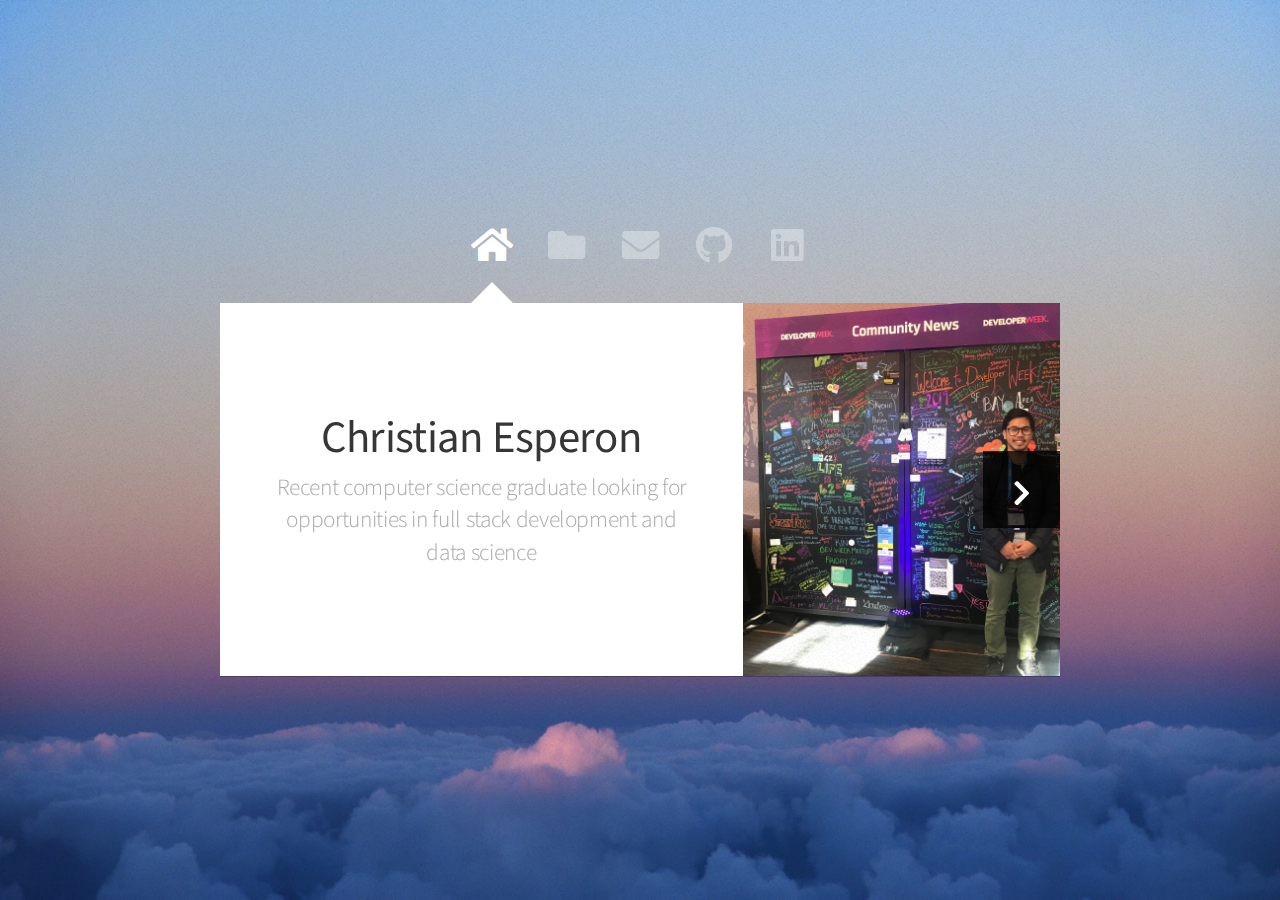
==== commit 36ac47d1: "updated profile picture" ====
--- a/index.html
+++ b/index.html
@@ -1,9 +1,5 @@
 <!DOCTYPE HTML>
-<!--
-	Astral by HTML5 UP
-	html5up.net | @ajlkn
-	Free for personal and commercial use under the CCA 3.0 license (html5up.net/license)
--->
+
 <html>
 	<head>
 		<meta charset="utf-8" />
@@ -37,7 +33,7 @@
 								</header>
 								<a href="#work" class="jumplink pic">
 									<span class="arrow icon solid fa-chevron-right"><span>See my work</span></span>
-									<img src="images/me.jpeg" alt="" />
+									<img src="images/me3.jpeg" alt="" />
 								</a>
 							</article>
 
@@ -127,7 +123,7 @@
 								<header>
 									<h2>Contact Me</h2>
 								</header>
-								<form action="mailto:cesperon4@gmail.com" method="post">
+								<form action="mailto:cesperon4@gmail.com" method="post" enctype="text/plain">
 									<div>
 										<div class="row">
 											<div class="col-6 col-12-medium">
--- a/assets/css/main.css
+++ b/assets/css/main.css
@@ -1,11 +1,5 @@
 @import url("https://fonts.googleapis.com/css?family=Source+Sans+Pro:300,400,300italic,400italic");
 @import url("fontawesome-all.min.css");
-
-/*
-	Astral by HTML5 UP
-	html5up.net | @ajlkn
-	Free for personal and commercial use under the CCA 3.0 license (html5up.net/license)
-*/
 
 html, body, div, span, applet, object,
 iframe, h1, h2, h3, h4, h5, h6, p, blockquote,
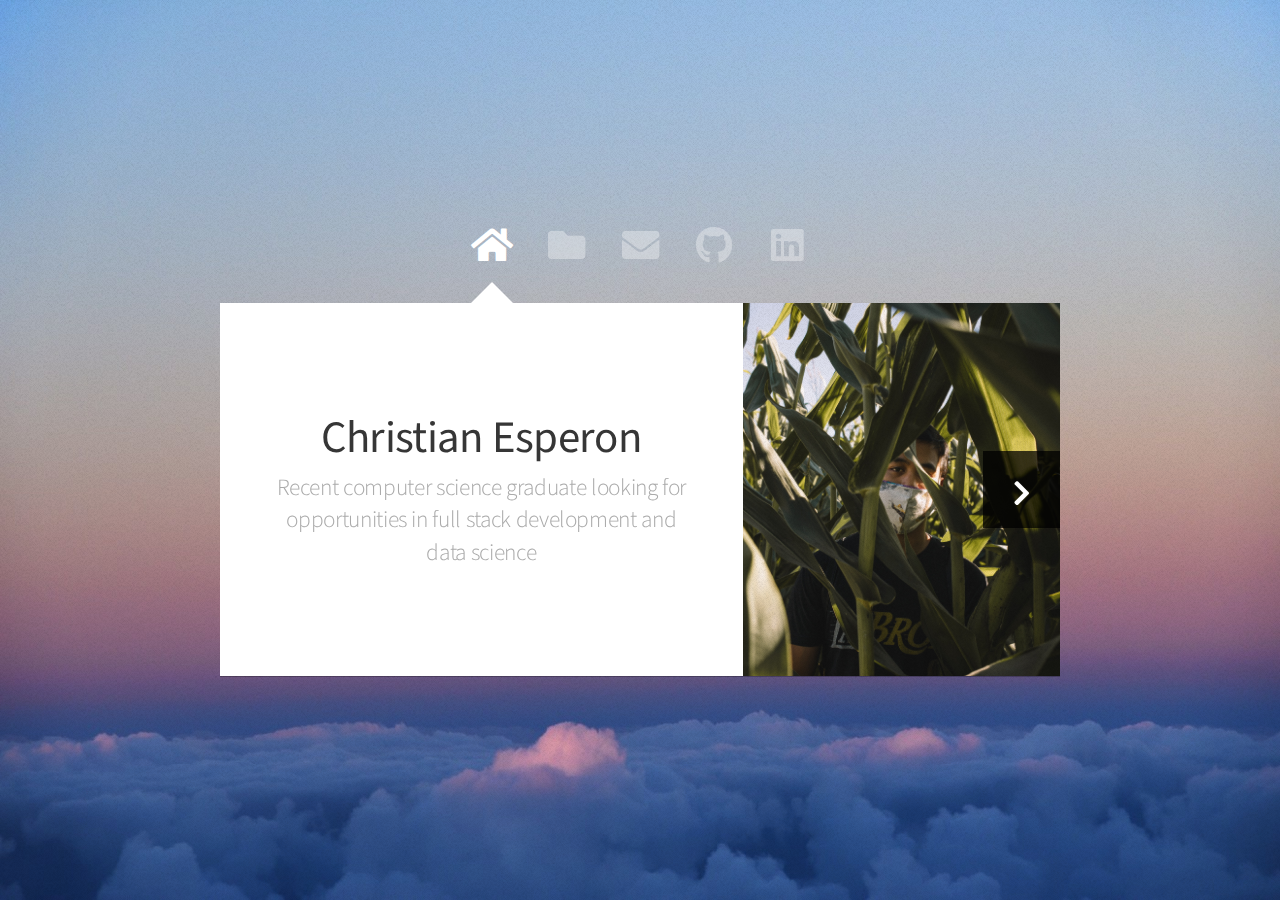
==== commit cff57e34: "updated profile picture" ====
--- a/index.html
+++ b/index.html
@@ -33,7 +33,7 @@
 								</header>
 								<a href="#work" class="jumplink pic">
 									<span class="arrow icon solid fa-chevron-right"><span>See my work</span></span>
-									<img src="images/me3.jpeg" alt="" />
+									<img src="images/hello.jpeg" alt="" />
 								</a>
 							</article>
 
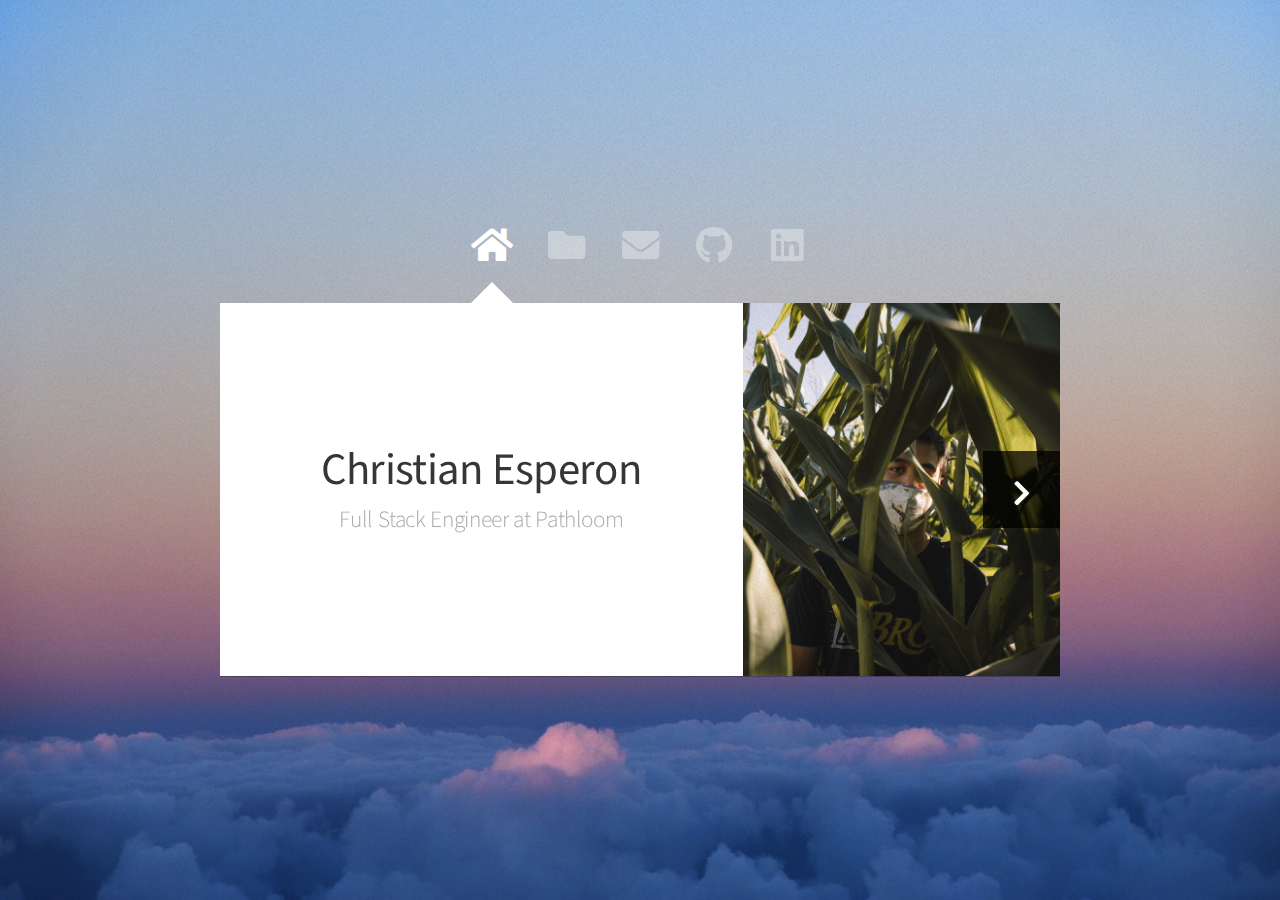
==== commit 6d8b9cbc: "updated home page" ====
--- a/index.html
+++ b/index.html
@@ -28,8 +28,8 @@
 							<article id="home" class="panel intro">
 								<header>
 									<h1>Christian Esperon</h1>
-									<!-- <p>Full Stack Developer at Pathloom</p> -->
-									<p>Recent computer science graduate looking for opportunities in full stack development and data science</p>
+									<p>Full Stack Engineer at Pathloom</p>
+									<!-- <p>Recent computer science graduate looking for opportunities in full stack development and data science</p> -->
 								</header>
 								<a href="#work" class="jumplink pic">
 									<span class="arrow icon solid fa-chevron-right"><span>See my work</span></span>
@@ -51,7 +51,7 @@
 										<div class="col-4 col-6-medium col-12-small">
 											<div>
 												<a class="image fit"><img src="images/campfind.png" alt="">
-													<p class="firstPar">Rest API for camping enthusiasts.Reduces time for finding campground locations when planning for a trip.Back end server side code written in Node. Front end written in javascript/html/css</p>
+													<p class="firstPar">Rest API for camping enthusiasts.Reduces time locating campground locations when planning for a camping trip.Back end server side code written in Node. Front end written in javascript/html/css</p>
 													<button onclick="location.href='https://camp-find.herokuapp.com/'">view website</button>
 
 													<button class="srcone" onclick="location.href='https://github.com/cesperon/camp-find'">src code</button>
@@ -65,7 +65,7 @@
 									<div class = "row aln-center">
 										<div class="col-4 col-6-medium col-12-small">
 											<a class="image fit"><img src="images/python.png" alt="">
-												<p class="firstPar">Written in c++ follows Python grammar rules, stores variables in global symbol table and evaluates expressions in post fix order.</p>
+												<p class="firstPar">Python Interpreter written in c++ follows Python grammar rules, stores variables in global symbol table and evaluates expressions in post fix order.</p>
 												<button class="srcone" onclick="location.href='https://github.com/cesperon/Python-Interpreter'">src code</button>
 											</a>
 										</div>
@@ -74,9 +74,9 @@
 									<div class="row aln-center">
 										<div class="col-4 col-6-medium col-12-small">
 											<a class="image fit"><img src="images/color_game.png" alt="">
-												<p class="firstPar">Written in JS HTML CSS. Choose the correct colored square corresponding to the given RGB value.</p>
+												<p class="firstPar">RGB Color game written in Javascript/HTML/CSS. Choose the correct colored square corresponding to the given RGB value.</p>
+												<button onclick="location.href='color_game/color_game.html'">play game</button>
 												<button class="srcone" onclick="location.href='https://github.com/cesperon/RGB_Color_Game'">src code</button>
-												<button class="srcone" onclick="location.href='color_game/color_game.html'">play game</button>
 											</a>
 										</div>
 									</div>
